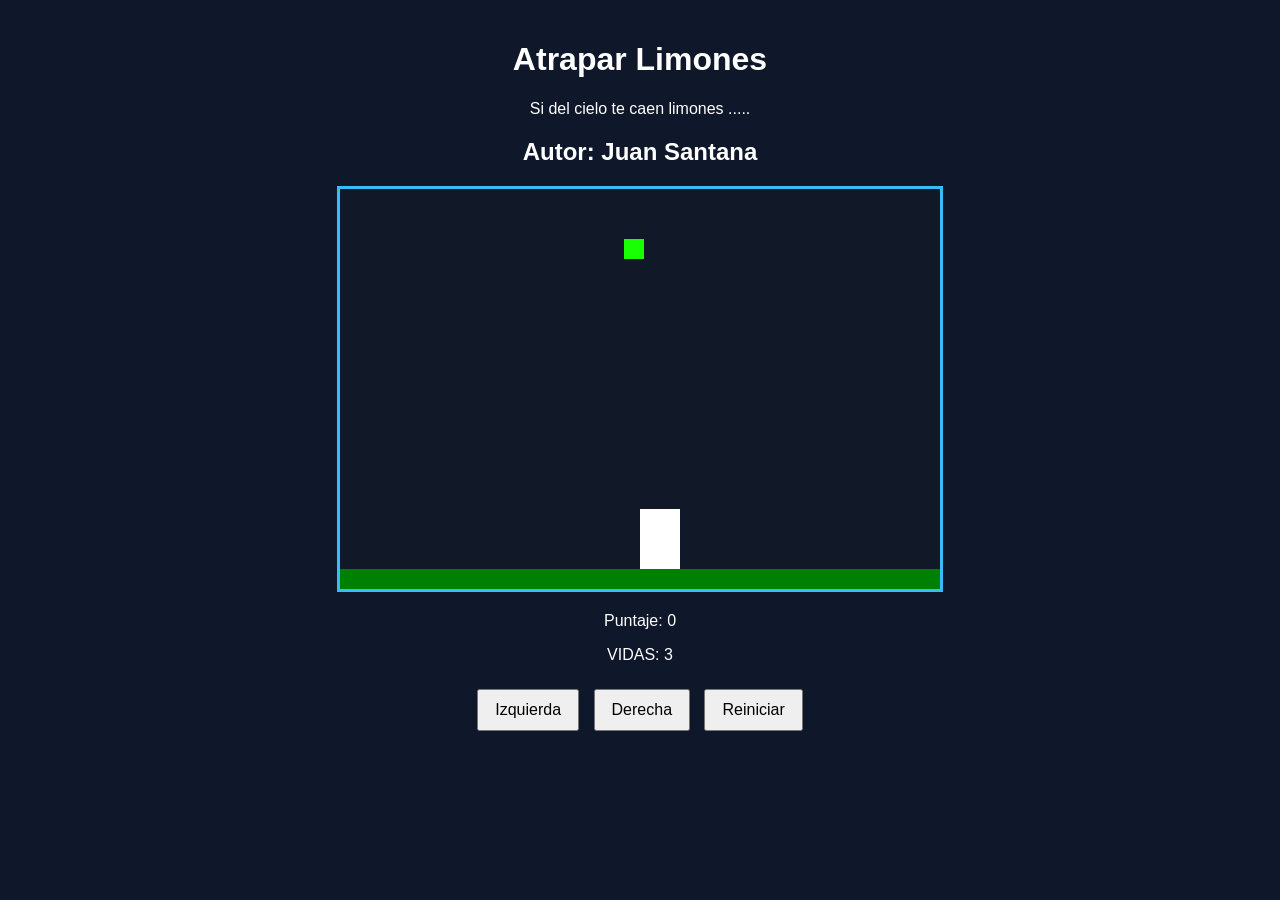
==== index.html @ dac8f052 "renombrando html principal" ====
<!DOCTYPE html>
<html>
<head>
  <title>Caza Limones</title>
  <link rel="stylesheet" href="limones.css"/>
  <script src="utils.js"></script>
 
 
</head>
<body onload="iniciar()">
  <div class="contenedor">
    <h1>Atrapar Limones</h1>
    <p>Si del cielo te caen limones ..... </p>

    <h2>Autor: Juan Santana</h2>
    <canvas id = "areaJuego" width="600" height="400"></canvas>
    <div class="panel">
      <p>Puntaje: <span id="txtPuntaje">0</span></p>
      <p>VIDAS: <span id="txtVidas">3</span></p>
    </div>
    <div class="botones">
      <button onclick="moverIzquierda()">Izquierda</button>
      <button onclick="moverDerecha()">Derecha</button>
     

      <button onclick="reiniciar()">Reiniciar</button>
    </div>
  </div>
   <script src="limones.js"></script>
   
</body>
</html>
---- limones.css ----
body {
  font-family: Arial, sans-serif;
  background-color: #0f172a;
  color: white;
  text-align: center;
  margin: 0;
  padding: 20px;
}

.contenedor {
  max-width: 800px;
  margin: 0 auto;
}

canvas {
  background-color: #111827;
  border: 3px solid #38bdf8;
  display: block;
  margin: 20px auto;
}

.panel {
  margin: 20px 0;
}

.botones button {
  margin: 5px;
  padding: 10px 16px;
  font-size: 16px;
  cursor: pointer;
}
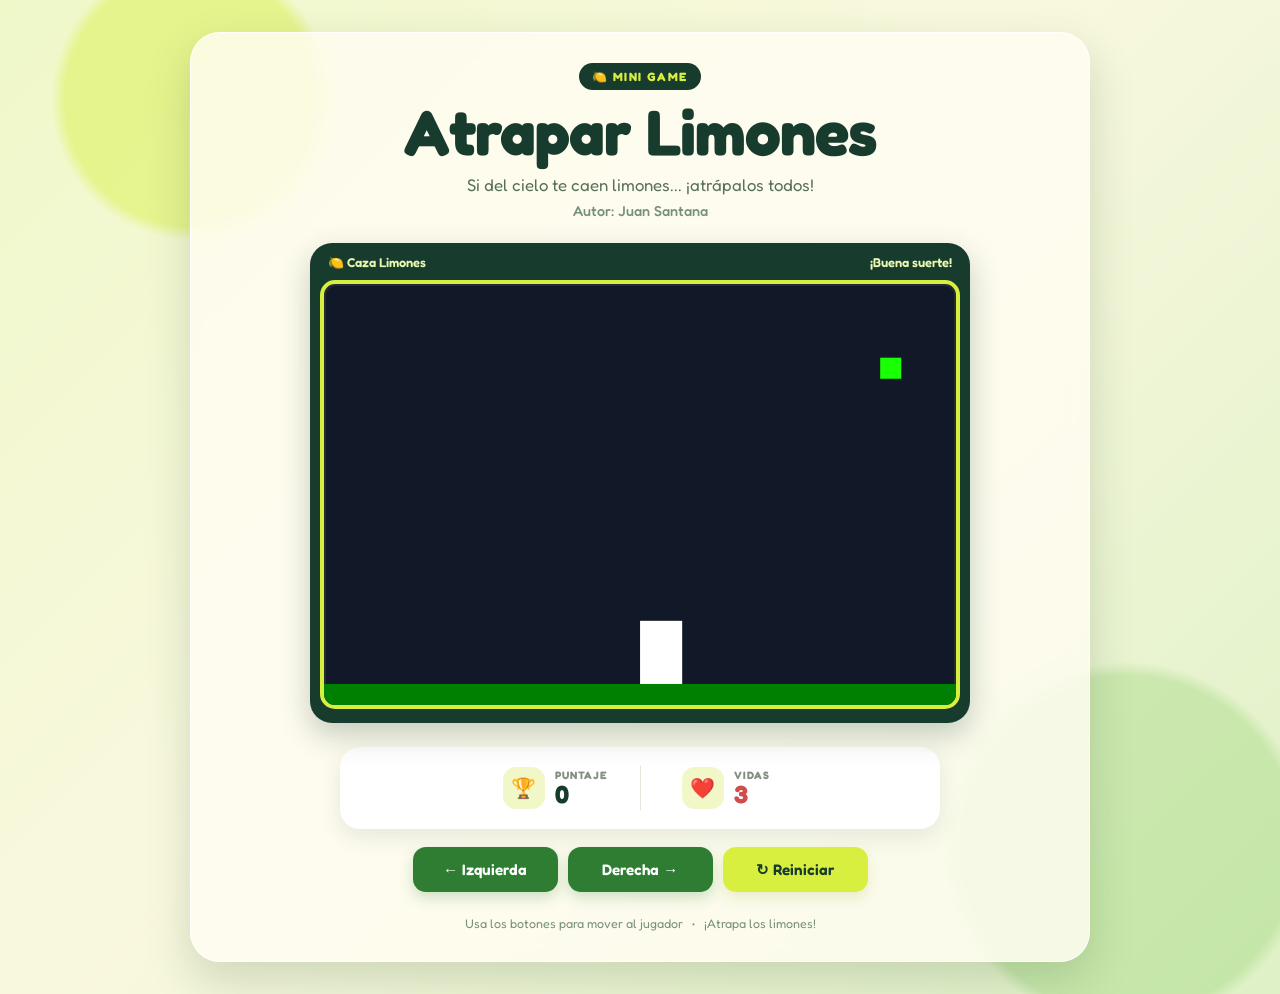
==== commit 9e70c120: "mejoras visuales con chatgpt" ====
--- a/index.html
+++ b/index.html
@@ -1,32 +1,121 @@
 <!DOCTYPE html>
-<html>
+<html lang="es">
 <head>
+  <meta charset="UTF-8">
+  <meta name="viewport" content="width=device-width, initial-scale=1.0">
   <title>Caza Limones</title>
-  <link rel="stylesheet" href="limones.css"/>
+  <link rel="stylesheet" href="limones.css">
   <script src="utils.js"></script>
- 
- 
 </head>
+
 <body onload="iniciar()">
-  <div class="contenedor">
-    <h1>Atrapar Limones</h1>
-    <p>Si del cielo te caen limones ..... </p>
 
-    <h2>Autor: Juan Santana</h2>
-    <canvas id = "areaJuego" width="600" height="400"></canvas>
-    <div class="panel">
-      <p>Puntaje: <span id="txtPuntaje">0</span></p>
-      <p>VIDAS: <span id="txtVidas">3</span></p>
-    </div>
-    <div class="botones">
-      <button onclick="moverIzquierda()">Izquierda</button>
-      <button onclick="moverDerecha()">Derecha</button>
-     
+  <main class="contenedor">
 
-      <button onclick="reiniciar()">Reiniciar</button>
-    </div>
-  </div>
-   <script src="limones.js"></script>
-   
+    <header class="encabezado">
+      <div class="etiqueta">🍋 MINI GAME</div>
+
+      <h1>Atrapar Limones</h1>
+
+      <p>
+        Si del cielo te caen limones... ¡atrápalos todos!
+      </p>
+
+      <h2>Autor: Juan Santana</h2>
+    </header>
+
+
+    <section class="zona-juego" aria-label="Zona de juego">
+
+      <div class="marco-canvas">
+
+        <div class="barra-superior">
+          <span>🍋 Caza Limones</span>
+          <span>¡Buena suerte!</span>
+        </div>
+
+        <canvas id="areaJuego" width="600" height="400"></canvas>
+
+      </div>
+
+    </section>
+
+
+    <section class="panel" aria-label="Marcadores del juego">
+
+      <div class="marcador">
+
+        <span class="icono">🏆</span>
+
+        <div>
+          <span class="etiqueta-marcador">
+            PUNTAJE
+          </span>
+
+          <strong id="txtPuntaje">0</strong>
+        </div>
+
+      </div>
+
+
+      <div class="separador"></div>
+
+
+      <div class="marcador vidas">
+
+        <span class="icono">❤️</span>
+
+        <div>
+          <span class="etiqueta-marcador">
+            VIDAS
+          </span>
+
+          <strong id="txtVidas">3</strong>
+        </div>
+
+      </div>
+
+    </section>
+
+
+    <section class="botones" aria-label="Controles">
+
+      <button
+        class="boton boton-movimiento"
+        onclick="moverIzquierda()"
+        type="button">
+        <span>←</span> Izquierda
+      </button>
+
+
+      <button
+        class="boton boton-movimiento"
+        onclick="moverDerecha()"
+        type="button">
+        Derecha <span>→</span>
+      </button>
+
+
+      <button
+        class="boton boton-reiniciar"
+        onclick="reiniciar()"
+        type="button">
+        ↻ Reiniciar
+      </button>
+
+    </section>
+
+
+    <footer>
+      <span>Usa los botones para mover al jugador</span>
+      <span>•</span>
+      <span>¡Atrapa los limones!</span>
+    </footer>
+
+  </main>
+
+
+  <script src="limones.js"></script>
+
 </body>
 </html>
--- a/limones.css
+++ b/limones.css
@@ -1,31 +1,460 @@
+@import url('https://fonts.googleapis.com/css2?family=Fredoka:wght@400;500;600;700&display=swap');
+
+
+:root {
+  --verde-oscuro: #173b2d;
+  --verde: #2f7d32;
+  --verde-claro: #73c64a;
+
+  --limon: #d9ef3f;
+  --limon-suave: #f4f9b0;
+
+  --crema: #fffdf2;
+  --texto: #1c2a20;
+
+  --sombra: 0 18px 45px rgba(34, 70, 35, 0.18);
+}
+
+
+* {
+  box-sizing: border-box;
+}
+
+
 body {
-  font-family: Arial, sans-serif;
-  background-color: #0f172a;
-  color: white;
+  min-height: 100vh;
+
+  margin: 0;
+  padding: 32px 16px;
+
+  font-family: 'Fredoka', Arial, sans-serif;
+
+  color: var(--texto);
+
   text-align: center;
+
+  background:
+    radial-gradient(
+      circle at 15% 10%,
+      rgba(217, 239, 63, 0.45) 0 9%,
+      transparent 10%
+    ),
+
+    radial-gradient(
+      circle at 88% 85%,
+      rgba(115, 198, 74, 0.25) 0 12%,
+      transparent 13%
+    ),
+
+    linear-gradient(
+      135deg,
+      #eff8c9 0%,
+      #f9f8df 45%,
+      #dff1c7 100%
+    );
+}
+
+
+.contenedor {
+  width: min(900px, 100%);
+
+  margin: 0 auto;
+  padding: 30px;
+
+  border: 1px solid rgba(255, 255, 255, 0.9);
+
+  border-radius: 30px;
+
+  background: rgba(255, 253, 242, 0.82);
+
+  box-shadow: var(--sombra);
+
+  backdrop-filter: blur(10px);
+}
+
+
+/* =========================
+   ENCABEZADO
+========================= */
+
+.encabezado {
+  margin-bottom: 24px;
+}
+
+
+.etiqueta {
+  display: inline-block;
+
+  padding: 6px 13px;
+
+  border-radius: 999px;
+
+  background: var(--verde-oscuro);
+
+  color: var(--limon);
+
+  font-size: 12px;
+
+  font-weight: 700;
+
+  letter-spacing: 1.4px;
+}
+
+
+h1 {
+  margin: 12px 0 5px;
+
+  color: var(--verde-oscuro);
+
+  font-size: clamp(2.2rem, 6vw, 4rem);
+
+  line-height: 0.95;
+
+  font-weight: 700;
+
+  letter-spacing: -1px;
+}
+
+
+.encabezado p {
+  margin: 12px auto 7px;
+
+  color: #58705b;
+
+  font-size: 1.05rem;
+}
+
+
+h2 {
   margin: 0;
-  padding: 20px;
-}
-
-.contenedor {
-  max-width: 800px;
-  margin: 0 auto;
-}
+
+  color: #789079;
+
+  font-size: 0.9rem;
+
+  font-weight: 500;
+}
+
+
+/* =========================
+   ZONA DEL JUEGO
+========================= */
+
+.zona-juego {
+  display: flex;
+
+  justify-content: center;
+}
+
+
+.marco-canvas {
+  width: min(100%, 660px);
+
+  padding: 10px 10px 14px;
+
+  border-radius: 22px;
+
+  background: var(--verde-oscuro);
+
+  box-shadow:
+    0 12px 30px rgba(23, 59, 45, 0.25);
+}
+
+
+.barra-superior {
+  display: flex;
+
+  justify-content: space-between;
+
+  align-items: center;
+
+  padding: 2px 8px 10px;
+
+  color: #eaf7b0;
+
+  font-size: 0.8rem;
+
+  font-weight: 600;
+}
+
 
 canvas {
+  display: block;
+
+  width: 100%;
+  height: auto;
+
+  border: 4px solid var(--limon);
+
+  border-radius: 15px;
+
   background-color: #111827;
-  border: 3px solid #38bdf8;
-  display: block;
-  margin: 20px auto;
-}
+
+  box-shadow:
+    inset 0 0 0 2px rgba(255, 255, 255, 0.08);
+}
+
+
+/* =========================
+   PANEL DE INFORMACIÓN
+========================= */
 
 .panel {
-  margin: 20px 0;
-}
-
-.botones button {
-  margin: 5px;
-  padding: 10px 16px;
-  font-size: 16px;
+  display: flex;
+
+  justify-content: center;
+
+  align-items: stretch;
+
+  width: min(600px, 100%);
+
+  margin: 24px auto 18px;
+
+  padding: 12px;
+
+  border-radius: 20px;
+
+  background: #ffffff;
+
+  box-shadow:
+    0 8px 22px rgba(23, 59, 45, 0.10);
+}
+
+
+.marcador {
+  display: flex;
+
+  align-items: center;
+
+  justify-content: center;
+
+  gap: 10px;
+
+  min-width: 170px;
+
+  padding: 8px 20px;
+}
+
+
+.icono {
+  display: grid;
+
+  width: 42px;
+  height: 42px;
+
+  place-items: center;
+
+  border-radius: 13px;
+
+  background: #f1f7c7;
+
+  font-size: 1.25rem;
+}
+
+
+.marcador div {
+  display: flex;
+
+  flex-direction: column;
+
+  align-items: flex-start;
+}
+
+
+.etiqueta-marcador {
+  color: #829181;
+
+  font-size: 0.67rem;
+
+  font-weight: 700;
+
+  letter-spacing: 1px;
+}
+
+
+.marcador strong {
+  color: var(--verde-oscuro);
+
+  font-size: 1.55rem;
+
+  line-height: 1;
+}
+
+
+.vidas strong {
+  color: #d04d4d;
+}
+
+
+.separador {
+  width: 1px;
+
+  margin: 7px 0;
+
+  background: #e1e8d9;
+}
+
+
+/* =========================
+   BOTONES
+========================= */
+
+.botones {
+  display: flex;
+
+  flex-wrap: wrap;
+
+  justify-content: center;
+
+  gap: 10px;
+}
+
+
+.boton {
+  min-width: 145px;
+
+  padding: 13px 19px;
+
+  border: 0;
+
+  border-radius: 13px;
+
+  font: inherit;
+
+  font-size: 0.95rem;
+
+  font-weight: 600;
+
   cursor: pointer;
+
+  transition:
+    transform 0.18s ease,
+    box-shadow 0.18s ease,
+    filter 0.18s ease;
+}
+
+
+.boton:hover {
+  transform: translateY(-2px);
+
+  filter: brightness(1.03);
+}
+
+
+.boton:active {
+  transform: translateY(1px);
+}
+
+
+.boton-movimiento {
+  color: #ffffff;
+
+  background: var(--verde);
+
+  box-shadow:
+    0 6px 14px rgba(47, 125, 50, 0.22);
+}
+
+
+.boton-reiniciar {
+  color: var(--verde-oscuro);
+
+  background: var(--limon);
+
+  box-shadow:
+    0 6px 14px rgba(150, 165, 30, 0.18);
+}
+
+
+.boton:focus-visible {
+  outline: 3px solid #82aaff;
+
+  outline-offset: 3px;
+}
+
+
+/* =========================
+   PIE DE PÁGINA
+========================= */
+
+footer {
+  display: flex;
+
+  justify-content: center;
+
+  gap: 9px;
+
+  margin-top: 24px;
+
+  color: #789079;
+
+  font-size: 0.78rem;
+}
+
+
+/* =========================
+   RESPONSIVE
+========================= */
+
+@media (max-width: 620px) {
+
+  body {
+    padding: 15px 10px;
+  }
+
+
+  .contenedor {
+    padding: 20px 14px;
+
+    border-radius: 22px;
+  }
+
+
+  .marco-canvas {
+    padding: 7px 7px 10px;
+
+    border-radius: 17px;
+  }
+
+
+  .barra-superior {
+    font-size: 0.7rem;
+  }
+
+
+  .panel {
+    padding: 8px;
+  }
+
+
+  .marcador {
+    min-width: 0;
+
+    width: 50%;
+
+    padding: 7px 8px;
+  }
+
+
+  .icono {
+    width: 36px;
+
+    height: 36px;
+  }
+
+
+  .separador {
+    margin: 6px 0;
+  }
+
+
+  .boton {
+    flex: 1 1 135px;
+  }
+
+
+  footer {
+    flex-wrap: wrap;
+  }
+
 }
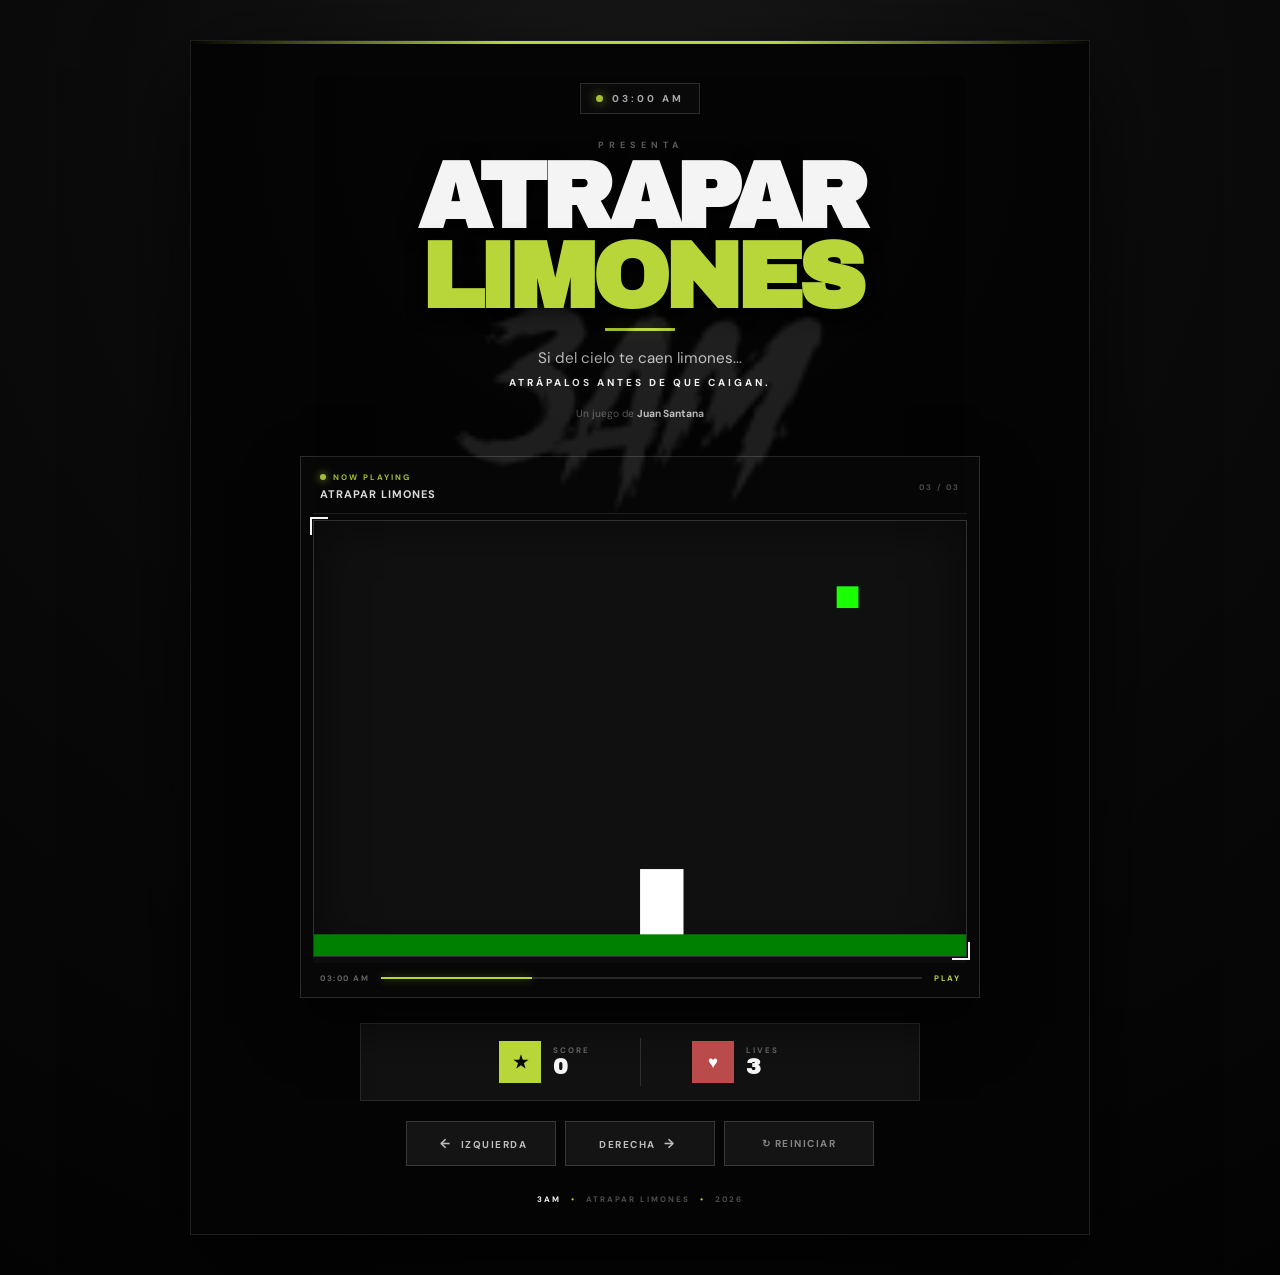
==== commit b61c7e48: "rediseño con logo" ====
--- a/index.html
+++ b/index.html
@@ -1,121 +1,461 @@
 <!DOCTYPE html>
 <html lang="es">
+
 <head>
-  <meta charset="UTF-8">
-  <meta name="viewport" content="width=device-width, initial-scale=1.0">
-  <title>Caza Limones</title>
-  <link rel="stylesheet" href="limones.css">
-  <script src="utils.js"></script>
+
+    <meta charset="UTF-8">
+
+    <meta
+        name="viewport"
+        content="width=device-width, initial-scale=1.0"
+    >
+
+    <title>3AM — Atrapar Limones</title>
+
+    <!-- CSS EXTERNO -->
+    <link
+        rel="stylesheet"
+        href="limones.css"
+    >
+
+    <!-- Utilidades originales -->
+    <script src="utils.js"></script>
+
 </head>
 
+
 <body onload="iniciar()">
 
-  <main class="contenedor">
-
-    <header class="encabezado">
-      <div class="etiqueta">🍋 MINI GAME</div>
-
-      <h1>Atrapar Limones</h1>
-
-      <p>
-        Si del cielo te caen limones... ¡atrápalos todos!
-      </p>
-
-      <h2>Autor: Juan Santana</h2>
-    </header>
-
-
-    <section class="zona-juego" aria-label="Zona de juego">
-
-      <div class="marco-canvas">
-
-        <div class="barra-superior">
-          <span>🍋 Caza Limones</span>
-          <span>¡Buena suerte!</span>
-        </div>
-
-        <canvas id="areaJuego" width="600" height="400"></canvas>
-
-      </div>
-
-    </section>
-
-
-    <section class="panel" aria-label="Marcadores del juego">
-
-      <div class="marcador">
-
-        <span class="icono">🏆</span>
-
-        <div>
-          <span class="etiqueta-marcador">
-            PUNTAJE
-          </span>
-
-          <strong id="txtPuntaje">0</strong>
-        </div>
-
-      </div>
-
-
-      <div class="separador"></div>
-
-
-      <div class="marcador vidas">
-
-        <span class="icono">❤️</span>
-
-        <div>
-          <span class="etiqueta-marcador">
-            VIDAS
-          </span>
-
-          <strong id="txtVidas">3</strong>
-        </div>
-
-      </div>
-
-    </section>
-
-
-    <section class="botones" aria-label="Controles">
-
-      <button
-        class="boton boton-movimiento"
-        onclick="moverIzquierda()"
-        type="button">
-        <span>←</span> Izquierda
-      </button>
-
-
-      <button
-        class="boton boton-movimiento"
-        onclick="moverDerecha()"
-        type="button">
-        Derecha <span>→</span>
-      </button>
-
-
-      <button
-        class="boton boton-reiniciar"
-        onclick="reiniciar()"
-        type="button">
-        ↻ Reiniciar
-      </button>
-
-    </section>
-
-
-    <footer>
-      <span>Usa los botones para mover al jugador</span>
-      <span>•</span>
-      <span>¡Atrapa los limones!</span>
-    </footer>
-
-  </main>
-
-
-  <script src="limones.js"></script>
+
+    <!-- =================================================
+         CONTENEDOR PRINCIPAL
+    ================================================== -->
+
+    <main class="contenedor">
+
+
+        <!-- =================================================
+             ENCABEZADO
+        ================================================== -->
+
+        <header class="encabezado">
+
+
+            <!-- Identidad musical -->
+
+            <div class="identidad">
+
+                <span class="punto"></span>
+
+                <span>03:00 AM</span>
+
+            </div>
+
+
+            <!-- Pequeño texto superior -->
+
+            <p class="mini-titulo">
+
+                PRESENTA
+
+            </p>
+
+
+            <!-- =================================================
+                 TÍTULO + LOGO 3AM
+            ================================================== -->
+
+            <div class="titulo-con-logo">
+
+
+                <!-- Logo utilizado como marca de agua -->
+
+                <div class="logo-titulo"></div>
+
+
+                <!-- Título original -->
+
+                <h1>
+
+                    ATRAPAR
+
+                    <span>LIMONES</span>
+
+                </h1>
+
+
+            </div>
+
+
+            <!-- Separador -->
+
+            <div class="separador-titulo"></div>
+
+
+            <!-- Descripción -->
+
+            <p class="descripcion">
+
+                Si del cielo te caen limones...
+
+            </p>
+
+
+            <p class="frase">
+
+                ATRÁPALOS ANTES DE QUE CAIGAN.
+
+            </p>
+
+
+            <!-- Autor -->
+
+            <p class="autor">
+
+                Un juego de
+
+                <strong>Juan Santana</strong>
+
+            </p>
+
+
+        </header>
+
+
+
+        <!-- =================================================
+             SECCIÓN DEL JUEGO
+        ================================================== -->
+
+        <section class="seccion-juego">
+
+
+            <div class="player">
+
+
+                <!-- =================================================
+                     CABECERA DEL JUEGO
+                ================================================== -->
+
+                <div class="player-header">
+
+
+                    <div class="track-info">
+
+
+                        <div class="estado">
+
+                            <span class="punto-reproduccion"></span>
+
+                            <span>NOW PLAYING</span>
+
+                        </div>
+
+
+                        <strong>
+
+                            ATRAPAR LIMONES
+
+                        </strong>
+
+
+                    </div>
+
+
+                    <span class="track-numero">
+
+                        03 / 03
+
+                    </span>
+
+
+                </div>
+
+
+
+                <!-- =================================================
+                     ÁREA DEL JUEGO
+                ================================================== -->
+
+                <div class="canvas-wrapper">
+
+
+                    <!-- Esquina decorativa -->
+
+                    <div class="esquina esquina-superior"></div>
+
+                    <div class="esquina esquina-inferior"></div>
+
+
+                    <!-- IMPORTANTE:
+                         NO CAMBIAR ESTE ID -->
+
+                    <canvas
+                        id="areaJuego"
+                        width="600"
+                        height="400">
+                    </canvas>
+
+
+                </div>
+
+
+
+                <!-- =================================================
+                     BARRA INFERIOR
+                ================================================== -->
+
+                <div class="player-footer">
+
+
+                    <span>
+
+                        03:00 AM
+
+                    </span>
+
+
+                    <div class="barra-progreso">
+
+                        <span></span>
+
+                    </div>
+
+
+                    <span>
+
+                        PLAY
+
+                    </span>
+
+
+                </div>
+
+
+            </div>
+
+
+        </section>
+
+
+
+        <!-- =================================================
+             MARCADORES
+        ================================================== -->
+
+        <section class="panel">
+
+
+            <!-- PUNTAJE -->
+
+            <div class="estadistica">
+
+
+                <div class="icono icono-score">
+
+                    ★
+
+                </div>
+
+
+                <div class="informacion">
+
+
+                    <span>
+
+                        SCORE
+
+                    </span>
+
+
+                    <!-- IMPORTANTE:
+                         NO CAMBIAR ESTE ID -->
+
+                    <strong id="txtPuntaje">
+
+                        0
+
+                    </strong>
+
+
+                </div>
+
+
+            </div>
+
+
+
+            <div class="separador-panel"></div>
+
+
+
+            <!-- VIDAS -->
+
+            <div class="estadistica">
+
+
+                <div class="icono icono-vidas">
+
+                    ♥
+
+                </div>
+
+
+                <div class="informacion">
+
+
+                    <span>
+
+                        LIVES
+
+                    </span>
+
+
+                    <!-- IMPORTANTE:
+                         NO CAMBIAR ESTE ID -->
+
+                    <strong id="txtVidas">
+
+                        3
+
+                    </strong>
+
+
+                </div>
+
+
+            </div>
+
+
+        </section>
+
+
+
+        <!-- =================================================
+             CONTROLES
+        ================================================== -->
+
+        <section class="botones">
+
+
+            <!-- IMPORTANTE:
+                 MANTENER LA FUNCIÓN ORIGINAL -->
+
+            <button
+                class="boton"
+                type="button"
+                onclick="moverIzquierda()"
+            >
+
+                <span class="flecha">
+
+                    ←
+
+                </span>
+
+                IZQUIERDA
+
+            </button>
+
+
+
+            <!-- IMPORTANTE:
+                 MANTENER LA FUNCIÓN ORIGINAL -->
+
+            <button
+                class="boton"
+                type="button"
+                onclick="moverDerecha()"
+            >
+
+                DERECHA
+
+                <span class="flecha">
+
+                    →
+
+                </span>
+
+            </button>
+
+
+
+            <!-- IMPORTANTE:
+                 MANTENER LA FUNCIÓN ORIGINAL -->
+
+            <button
+                class="boton boton-reiniciar"
+                type="button"
+                onclick="reiniciar()"
+            >
+
+                ↻
+
+                REINICIAR
+
+            </button>
+
+
+        </section>
+
+
+
+        <!-- =================================================
+             FOOTER
+        ================================================== -->
+
+        <footer>
+
+
+            <span>
+
+                3AM
+
+            </span>
+
+
+            <span class="punto-footer">
+
+                •
+
+            </span>
+
+
+            <span>
+
+                ATRAPAR LIMONES
+
+            </span>
+
+
+            <span class="punto-footer">
+
+                •
+
+            </span>
+
+
+            <span>
+
+                2026
+
+            </span>
+
+
+        </footer>
+
+
+    </main>
+
+
+
+    <!-- =================================================
+         JAVASCRIPT ORIGINAL DEL JUEGO
+    ================================================== -->
+
+    <script src="limones.js"></script>
+
 
 </body>
+
 </html>
--- a/limones.css
+++ b/limones.css
@@ -1,460 +1,1361 @@
-@import url('https://fonts.googleapis.com/css2?family=Fredoka:wght@400;500;600;700&display=swap');
-
+@import url(
+    'https://fonts.googleapis.com/css2?family=Archivo+Black&family=DM+Sans:wght@400;500;600;700&display=swap'
+);
+
+
+/* =========================================================
+   VARIABLES
+========================================================= */
 
 :root {
-  --verde-oscuro: #173b2d;
-  --verde: #2f7d32;
-  --verde-claro: #73c64a;
-
-  --limon: #d9ef3f;
-  --limon-suave: #f4f9b0;
-
-  --crema: #fffdf2;
-  --texto: #1c2a20;
-
-  --sombra: 0 18px 45px rgba(34, 70, 35, 0.18);
-}
-
+
+    --negro: #050505;
+
+    --negro-2: #0a0a0a;
+
+    --negro-3: #111111;
+
+    --blanco: #f4f4f4;
+
+    --gris: #777777;
+
+    --gris-claro: #bdbdbd;
+
+    --verde: #b8d63a;
+
+    --verde-oscuro: #71851e;
+
+    --rojo: #b94b4b;
+
+    --borde: #292929;
+
+}
+
+
+/* =========================================================
+   RESET
+========================================================= */
 
 * {
-  box-sizing: border-box;
+
+    box-sizing: border-box;
+
+}
+
+
+html {
+
+    min-height: 100%;
+
 }
 
 
 body {
-  min-height: 100vh;
-
-  margin: 0;
-  padding: 32px 16px;
-
-  font-family: 'Fredoka', Arial, sans-serif;
-
-  color: var(--texto);
-
-  text-align: center;
-
-  background:
-    radial-gradient(
-      circle at 15% 10%,
-      rgba(217, 239, 63, 0.45) 0 9%,
-      transparent 10%
-    ),
-
-    radial-gradient(
-      circle at 88% 85%,
-      rgba(115, 198, 74, 0.25) 0 12%,
-      transparent 13%
-    ),
-
-    linear-gradient(
-      135deg,
-      #eff8c9 0%,
-      #f9f8df 45%,
-      #dff1c7 100%
-    );
-}
-
+
+    min-height: 100vh;
+
+    margin: 0;
+
+    padding: 40px 15px;
+
+
+    font-family:
+        'DM Sans',
+        Arial,
+        sans-serif;
+
+
+    color: var(--blanco);
+
+
+    background:
+
+        radial-gradient(
+            circle at 50% 10%,
+            #1a1a1a 0%,
+            #0b0b0b 40%,
+            #030303 100%
+        );
+
+
+    overflow-x: hidden;
+
+}
+
+
+/* =========================================================
+   TEXTURA GENERAL
+========================================================= */
+
+body::before {
+
+    content: "";
+
+    position: fixed;
+
+    inset: 0;
+
+    pointer-events: none;
+
+    z-index: 0;
+
+
+    opacity: 0.18;
+
+
+    background:
+
+        repeating-linear-gradient(
+            0deg,
+            transparent 0px,
+            transparent 3px,
+            rgba(255, 255, 255, 0.015) 4px
+        );
+
+}
+
+
+/* =========================================================
+   CONTENEDOR PRINCIPAL
+========================================================= */
 
 .contenedor {
-  width: min(900px, 100%);
-
-  margin: 0 auto;
-  padding: 30px;
-
-  border: 1px solid rgba(255, 255, 255, 0.9);
-
-  border-radius: 30px;
-
-  background: rgba(255, 253, 242, 0.82);
-
-  box-shadow: var(--sombra);
-
-  backdrop-filter: blur(10px);
-}
-
-
-/* =========================
+
+    position: relative;
+
+    z-index: 2;
+
+
+    width: min(900px, 100%);
+
+    margin: 0 auto;
+
+    padding: 42px 40px 30px;
+
+
+    background:
+
+        rgba(5, 5, 5, 0.94);
+
+
+    border:
+
+        1px solid
+        rgba(255, 255, 255, 0.10);
+
+
+    box-shadow:
+
+        0 30px 90px
+        rgba(0, 0, 0, 0.75);
+
+}
+
+
+/* =========================================================
+   LÍNEA SUPERIOR
+========================================================= */
+
+.contenedor::before {
+
+    content: "";
+
+    position: absolute;
+
+    top: 0;
+
+    left: 0;
+
+    width: 100%;
+
+    height: 3px;
+
+
+    background:
+
+        linear-gradient(
+            90deg,
+            transparent 0%,
+            var(--verde) 35%,
+            var(--verde) 65%,
+            transparent 100%
+        );
+
+}
+
+
+/* =========================================================
    ENCABEZADO
-========================= */
+========================================================= */
 
 .encabezado {
-  margin-bottom: 24px;
-}
-
-
-.etiqueta {
-  display: inline-block;
-
-  padding: 6px 13px;
-
-  border-radius: 999px;
-
-  background: var(--verde-oscuro);
-
-  color: var(--limon);
-
-  font-size: 12px;
-
-  font-weight: 700;
-
-  letter-spacing: 1.4px;
-}
-
-
-h1 {
-  margin: 12px 0 5px;
-
-  color: var(--verde-oscuro);
-
-  font-size: clamp(2.2rem, 6vw, 4rem);
-
-  line-height: 0.95;
-
-  font-weight: 700;
-
-  letter-spacing: -1px;
-}
-
-
-.encabezado p {
-  margin: 12px auto 7px;
-
-  color: #58705b;
-
-  font-size: 1.05rem;
-}
-
-
-h2 {
-  margin: 0;
-
-  color: #789079;
-
-  font-size: 0.9rem;
-
-  font-weight: 500;
-}
-
-
-/* =========================
-   ZONA DEL JUEGO
-========================= */
-
-.zona-juego {
-  display: flex;
-
-  justify-content: center;
-}
-
-
-.marco-canvas {
-  width: min(100%, 660px);
-
-  padding: 10px 10px 14px;
-
-  border-radius: 22px;
-
-  background: var(--verde-oscuro);
-
-  box-shadow:
-    0 12px 30px rgba(23, 59, 45, 0.25);
-}
-
-
-.barra-superior {
-  display: flex;
-
-  justify-content: space-between;
-
-  align-items: center;
-
-  padding: 2px 8px 10px;
-
-  color: #eaf7b0;
-
-  font-size: 0.8rem;
-
-  font-weight: 600;
+
+    margin-bottom: 36px;
+
+    text-align: center;
+
+}
+
+
+/* =========================================================
+   IDENTIDAD 03:00 AM
+========================================================= */
+
+.identidad {
+
+    display: inline-flex;
+
+    align-items: center;
+
+    gap: 9px;
+
+
+    padding: 8px 15px;
+
+
+    background:
+
+        rgba(255, 255, 255, 0.025);
+
+
+    border:
+
+        1px solid
+        rgba(255, 255, 255, 0.16);
+
+
+    color: var(--gris-claro);
+
+
+    font-size: 10px;
+
+    font-weight: 700;
+
+    letter-spacing: 3px;
+
+}
+
+
+.punto {
+
+    width: 7px;
+
+    height: 7px;
+
+    border-radius: 50%;
+
+
+    background: var(--verde);
+
+
+    box-shadow:
+
+        0 0 12px
+        rgba(184, 214, 58, 0.9);
+
+}
+
+
+/* =========================================================
+   TEXTO PRESENTA
+========================================================= */
+
+.mini-titulo {
+
+    margin:
+
+        25px
+        0
+        7px;
+
+
+    color: #666666;
+
+
+    font-size: 9px;
+
+    font-weight: 700;
+
+    letter-spacing: 5px;
+
+}
+
+
+/* =========================================================
+   CONTENEDOR DEL TÍTULO
+========================================================= */
+
+.titulo-con-logo {
+
+    position: relative;
+
+
+    display: flex;
+
+    justify-content: center;
+
+    align-items: center;
+
+
+    min-height: 160px;
+
+}
+
+
+/* =========================================================
+   LOGO 3AM DETRÁS DEL TÍTULO
+========================================================= */
+
+.logo-titulo {
+
+    position: absolute;
+
+
+    top: 50%;
+
+    left: 50%;
+
+
+    width: 650px;
+
+    height: 650px;
+
+
+    transform:
+
+        translate(
+            -50%,
+            -25%
+        );
+
+
+    background-image:
+
+        url("descarga.png");
+
+
+    background-repeat: no-repeat;
+
+    background-position: center;
+
+    background-size: contain;
+
+
+    opacity: 0.10;
+
+
+    filter:
+
+        grayscale(100%)
+        contrast(1.15);
+
+
+    pointer-events: none;
+
+
+    z-index: 0;
+
+}
+
+
+/* =========================================================
+   TÍTULO
+========================================================= */
+
+.titulo-con-logo h1 {
+
+    position: relative;
+
+    z-index: 1;
+
+
+    margin: 0;
+
+
+    font-family:
+
+        'Archivo Black',
+        Arial,
+        sans-serif;
+
+
+    font-size:
+
+        clamp(
+            3rem,
+            8vw,
+            5.8rem
+        );
+
+
+    line-height: 0.86;
+
+
+    letter-spacing: -5px;
+
+
+    color: var(--blanco);
+
+
+    text-shadow:
+
+        0 4px 20px
+        rgba(0, 0, 0, 0.7);
+
+}
+
+
+.titulo-con-logo h1 span {
+
+    display: block;
+
+
+    color: var(--verde);
+
+
+    letter-spacing: -5px;
+
+}
+
+
+/* =========================================================
+   SEPARADOR DEL TÍTULO
+========================================================= */
+
+.separador-titulo {
+
+    width: 70px;
+
+    height: 3px;
+
+
+    margin:
+
+        10px
+        auto
+        17px;
+
+
+    background: var(--verde);
+
+
+    box-shadow:
+
+        0 0 15px
+        rgba(184, 214, 58, 0.25);
+
+}
+
+
+/* =========================================================
+   DESCRIPCIÓN
+========================================================= */
+
+.descripcion {
+
+    margin:
+
+        0
+        0
+        8px;
+
+
+    color: var(--gris-claro);
+
+
+    font-size: 0.95rem;
+
+    font-weight: 400;
+
+}
+
+
+.frase {
+
+    margin: 0;
+
+
+    color: var(--blanco);
+
+
+    font-size: 0.63rem;
+
+    font-weight: 700;
+
+    letter-spacing: 3px;
+
+}
+
+
+.autor {
+
+    margin-top: 18px;
+
+
+    color: #5f5f5f;
+
+
+    font-size: 0.64rem;
+
+}
+
+
+.autor strong {
+
+    color: var(--gris-claro);
+
+}
+
+
+/* =========================================================
+   SECCIÓN DEL JUEGO
+========================================================= */
+
+.seccion-juego {
+
+    display: flex;
+
+    justify-content: center;
+
+}
+
+
+/* =========================================================
+   REPRODUCTOR
+========================================================= */
+
+.player {
+
+    width: min(680px, 100%);
+
+    padding: 12px;
+
+
+    background:
+
+        rgba(8, 8, 8, 0.98);
+
+
+    border:
+
+        1px solid
+        #2b2b2b;
+
+
+    box-shadow:
+
+        0 25px 50px
+        rgba(0, 0, 0, 0.55);
+
+}
+
+
+/* =========================================================
+   CABECERA DEL PLAYER
+========================================================= */
+
+.player-header {
+
+    display: flex;
+
+    justify-content: space-between;
+
+    align-items: center;
+
+
+    padding:
+
+        3px
+        7px
+        12px;
+
+
+    border-bottom:
+
+        1px solid
+        #202020;
+
+}
+
+
+.track-info {
+
+    display: flex;
+
+    flex-direction: column;
+
+    align-items: flex-start;
+
+    gap: 5px;
+
+}
+
+
+.estado {
+
+    display: flex;
+
+    align-items: center;
+
+    gap: 7px;
+
+
+    color: var(--verde);
+
+
+    font-size: 8px;
+
+    font-weight: 700;
+
+    letter-spacing: 2px;
+
+}
+
+
+.punto-reproduccion {
+
+    width: 6px;
+
+    height: 6px;
+
+    border-radius: 50%;
+
+
+    background: var(--verde);
+
+
+    box-shadow:
+
+        0 0 8px
+        var(--verde);
+
+
+    animation:
+
+        pulso
+        1.8s
+        infinite;
+
+}
+
+
+.track-info strong {
+
+    color: var(--blanco);
+
+
+    font-size: 11px;
+
+    letter-spacing: 1px;
+
+}
+
+
+.track-numero {
+
+    color: #555555;
+
+
+    font-size: 8px;
+
+    font-weight: 700;
+
+    letter-spacing: 2px;
+
+}
+
+
+/* =========================================================
+   ÁREA DEL CANVAS
+========================================================= */
+
+.canvas-wrapper {
+
+    position: relative;
+
+
+    padding: 6px 0;
+
+
+    background:
+
+        linear-gradient(
+            180deg,
+            #080808,
+            #0d0d0d
+        );
+
 }
 
 
 canvas {
-  display: block;
-
-  width: 100%;
-  height: auto;
-
-  border: 4px solid var(--limon);
-
-  border-radius: 15px;
-
-  background-color: #111827;
-
-  box-shadow:
-    inset 0 0 0 2px rgba(255, 255, 255, 0.08);
-}
-
-
-/* =========================
-   PANEL DE INFORMACIÓN
-========================= */
+
+    display: block;
+
+
+    width: 100%;
+
+    height: auto;
+
+
+    background-color: #101010;
+
+
+    border:
+
+        1px solid
+        #303030;
+
+
+    box-shadow:
+
+        inset
+        0 0 50px
+        rgba(0, 0, 0, 0.55);
+
+}
+
+
+/* =========================================================
+   ESQUINAS DEL CANVAS
+========================================================= */
+
+.esquina {
+
+    position: absolute;
+
+    z-index: 3;
+
+
+    width: 18px;
+
+    height: 18px;
+
+
+    border-color: var(--verde);
+
+}
+
+
+.esquina-superior {
+
+    top: 3px;
+
+    left: -3px;
+
+
+    border-top: 2px solid;
+
+    border-left: 2px solid;
+
+}
+
+
+.esquina-inferior {
+
+    right: -3px;
+
+    bottom: 3px;
+
+
+    border-right: 2px solid;
+
+    border-bottom: 2px solid;
+
+}
+
+
+/* =========================================================
+   FOOTER DEL PLAYER
+========================================================= */
+
+.player-footer {
+
+    display: flex;
+
+    align-items: center;
+
+    gap: 12px;
+
+
+    padding:
+
+        10px
+        7px
+        2px;
+
+
+    color: #666666;
+
+
+    font-size: 8px;
+
+    font-weight: 700;
+
+    letter-spacing: 1.5px;
+
+}
+
+
+.player-footer > span:last-child {
+
+    color: var(--verde);
+
+}
+
+
+.barra-progreso {
+
+    position: relative;
+
+
+    flex: 1;
+
+
+    height: 2px;
+
+
+    background: #292929;
+
+}
+
+
+.barra-progreso span {
+
+    display: block;
+
+
+    width: 28%;
+
+    height: 100%;
+
+
+    background: var(--verde);
+
+
+    box-shadow:
+
+        0 0 8px
+        rgba(184, 214, 58, 0.5);
+
+}
+
+
+/* =========================================================
+   PANEL DE PUNTAJE
+========================================================= */
 
 .panel {
-  display: flex;
-
-  justify-content: center;
-
-  align-items: stretch;
-
-  width: min(600px, 100%);
-
-  margin: 24px auto 18px;
-
-  padding: 12px;
-
-  border-radius: 20px;
-
-  background: #ffffff;
-
-  box-shadow:
-    0 8px 22px rgba(23, 59, 45, 0.10);
-}
-
-
-.marcador {
-  display: flex;
-
-  align-items: center;
-
-  justify-content: center;
-
-  gap: 10px;
-
-  min-width: 170px;
-
-  padding: 8px 20px;
+
+    display: flex;
+
+    align-items: stretch;
+
+    justify-content: center;
+
+
+    width: min(560px, 100%);
+
+
+    margin:
+
+        25px
+        auto
+        20px;
+
+
+    padding: 5px;
+
+
+    background:
+
+        rgba(18, 18, 18, 0.96);
+
+
+    border:
+
+        1px solid
+        #292929;
+
+}
+
+
+/* =========================================================
+   ESTADÍSTICAS
+========================================================= */
+
+.estadistica {
+
+    display: flex;
+
+    align-items: center;
+
+    justify-content: center;
+
+    gap: 12px;
+
+
+    min-width: 190px;
+
+
+    padding:
+
+        12px
+        22px;
+
 }
 
 
 .icono {
-  display: grid;
-
-  width: 42px;
-  height: 42px;
-
-  place-items: center;
-
-  border-radius: 13px;
-
-  background: #f1f7c7;
-
-  font-size: 1.25rem;
-}
-
-
-.marcador div {
-  display: flex;
-
-  flex-direction: column;
-
-  align-items: flex-start;
-}
-
-
-.etiqueta-marcador {
-  color: #829181;
-
-  font-size: 0.67rem;
-
-  font-weight: 700;
-
-  letter-spacing: 1px;
-}
-
-
-.marcador strong {
-  color: var(--verde-oscuro);
-
-  font-size: 1.55rem;
-
-  line-height: 1;
-}
-
-
-.vidas strong {
-  color: #d04d4d;
-}
-
-
-.separador {
-  width: 1px;
-
-  margin: 7px 0;
-
-  background: #e1e8d9;
-}
-
-
-/* =========================
+
+    display: grid;
+
+    place-items: center;
+
+
+    width: 42px;
+
+    height: 42px;
+
+
+    font-size: 17px;
+
+    font-weight: 900;
+
+}
+
+
+.icono-score {
+
+    color: #080808;
+
+    background: var(--verde);
+
+}
+
+
+.icono-vidas {
+
+    color: white;
+
+    background: var(--rojo);
+
+}
+
+
+.informacion {
+
+    display: flex;
+
+    flex-direction: column;
+
+    align-items: flex-start;
+
+}
+
+
+.informacion span {
+
+    color: #626262;
+
+
+    font-size: 8px;
+
+    font-weight: 700;
+
+    letter-spacing: 2px;
+
+}
+
+
+.informacion strong {
+
+    color: var(--blanco);
+
+
+    font-family:
+
+        'Archivo Black',
+        Arial,
+        sans-serif;
+
+
+    font-size: 22px;
+
+    line-height: 1.1;
+
+}
+
+
+.separador-panel {
+
+    width: 1px;
+
+    margin: 9px 0;
+
+
+    background: #303030;
+
+}
+
+
+/* =========================================================
    BOTONES
-========================= */
+========================================================= */
 
 .botones {
-  display: flex;
-
-  flex-wrap: wrap;
-
-  justify-content: center;
-
-  gap: 10px;
+
+    display: flex;
+
+    flex-wrap: wrap;
+
+    justify-content: center;
+
+    gap: 9px;
+
 }
 
 
 .boton {
-  min-width: 145px;
-
-  padding: 13px 19px;
-
-  border: 0;
-
-  border-radius: 13px;
-
-  font: inherit;
-
-  font-size: 0.95rem;
-
-  font-weight: 600;
-
-  cursor: pointer;
-
-  transition:
-    transform 0.18s ease,
-    box-shadow 0.18s ease,
-    filter 0.18s ease;
+
+    min-width: 150px;
+
+
+    padding:
+
+        13px
+        19px;
+
+
+    border:
+
+        1px solid
+        #383838;
+
+
+    background: #141414;
+
+
+    color: var(--gris-claro);
+
+
+    font-family:
+
+        'DM Sans',
+        Arial,
+        sans-serif;
+
+
+    font-size: 10px;
+
+    font-weight: 700;
+
+    letter-spacing: 1.5px;
+
+
+    cursor: pointer;
+
+
+    transition:
+
+        transform 0.2s ease,
+        background 0.2s ease,
+        color 0.2s ease,
+        border-color 0.2s ease,
+        box-shadow 0.2s ease;
+
 }
 
 
 .boton:hover {
-  transform: translateY(-2px);
-
-  filter: brightness(1.03);
+
+    transform: translateY(-3px);
+
+
+    color: #080808;
+
+
+    background: var(--verde);
+
+
+    border-color: var(--verde);
+
+
+    box-shadow:
+
+        0 8px 22px
+        rgba(184, 214, 58, 0.20);
+
 }
 
 
 .boton:active {
-  transform: translateY(1px);
-}
-
-
-.boton-movimiento {
-  color: #ffffff;
-
-  background: var(--verde);
-
-  box-shadow:
-    0 6px 14px rgba(47, 125, 50, 0.22);
-}
-
+
+    transform: translateY(0);
+
+}
+
+
+.flecha {
+
+    margin: 0 5px;
+
+    font-size: 13px;
+
+}
+
+
+/* =========================================================
+   BOTÓN REINICIAR
+========================================================= */
 
 .boton-reiniciar {
-  color: var(--verde-oscuro);
-
-  background: var(--limon);
-
-  box-shadow:
-    0 6px 14px rgba(150, 165, 30, 0.18);
-}
-
-
-.boton:focus-visible {
-  outline: 3px solid #82aaff;
-
-  outline-offset: 3px;
-}
-
-
-/* =========================
-   PIE DE PÁGINA
-========================= */
+
+    color: #858585;
+
+}
+
+
+.boton-reiniciar:hover {
+
+    color: var(--blanco);
+
+
+    background: #242424;
+
+
+    border-color: #4a4a4a;
+
+
+    box-shadow: none;
+
+}
+
+
+/* =========================================================
+   FOOTER
+========================================================= */
 
 footer {
-  display: flex;
-
-  justify-content: center;
-
-  gap: 9px;
-
-  margin-top: 24px;
-
-  color: #789079;
-
-  font-size: 0.78rem;
-}
-
-
-/* =========================
+
+    display: flex;
+
+    align-items: center;
+
+    justify-content: center;
+
+    flex-wrap: wrap;
+
+    gap: 10px;
+
+
+    margin-top: 28px;
+
+
+    color: #4e4e4e;
+
+
+    font-size: 8px;
+
+    font-weight: 700;
+
+    letter-spacing: 2px;
+
+}
+
+
+footer span:first-child {
+
+    color: var(--blanco);
+
+}
+
+
+.punto-footer {
+
+    color: var(--verde);
+
+}
+
+
+/* =========================================================
+   ANIMACIÓN DEL INDICADOR
+========================================================= */
+
+@keyframes pulso {
+
+    0% {
+
+        opacity: 0.6;
+
+        box-shadow:
+
+            0 0 5px
+            rgba(184, 214, 58, 0.4);
+
+    }
+
+
+    50% {
+
+        opacity: 1;
+
+        box-shadow:
+
+            0 0 13px
+            rgba(184, 214, 58, 0.9);
+
+    }
+
+
+    100% {
+
+        opacity: 0.6;
+
+        box-shadow:
+
+            0 0 5px
+            rgba(184, 214, 58, 0.4);
+
+    }
+
+}
+
+
+/* =========================================================
    RESPONSIVE
-========================= */
+========================================================= */
 
 @media (max-width: 620px) {
 
-  body {
-    padding: 15px 10px;
-  }
-
-
-  .contenedor {
-    padding: 20px 14px;
-
-    border-radius: 22px;
-  }
-
-
-  .marco-canvas {
-    padding: 7px 7px 10px;
-
-    border-radius: 17px;
-  }
-
-
-  .barra-superior {
-    font-size: 0.7rem;
-  }
-
-
-  .panel {
-    padding: 8px;
-  }
-
-
-  .marcador {
-    min-width: 0;
-
-    width: 50%;
-
-    padding: 7px 8px;
-  }
-
-
-  .icono {
-    width: 36px;
-
-    height: 36px;
-  }
-
-
-  .separador {
-    margin: 6px 0;
-  }
-
-
-  .boton {
-    flex: 1 1 135px;
-  }
-
-
-  footer {
-    flex-wrap: wrap;
-  }
+
+    body {
+
+        padding:
+
+            20px
+            8px;
+
+    }
+
+
+    .contenedor {
+
+        padding:
+
+            30px
+            12px
+            25px;
+
+    }
+
+
+    .titulo-con-logo {
+
+        min-height: 135px;
+
+    }
+
+
+    .logo-titulo {
+
+        width: 120px;
+
+        height: 120px;
+
+        opacity: 0.17;
+
+    }
+
+
+    .titulo-con-logo h1 {
+
+        font-size: 3rem;
+
+        letter-spacing: -3px;
+
+    }
+
+
+    .titulo-con-logo h1 span {
+
+        letter-spacing: -3px;
+
+    }
+
+
+    .player {
+
+        padding: 8px;
+
+    }
+
+
+    .track-info strong {
+
+        font-size: 9px;
+
+    }
+
+
+    .track-numero {
+
+        font-size: 7px;
+
+    }
+
+
+    .player-footer {
+
+        font-size: 7px;
+
+    }
+
+
+    .panel {
+
+        padding: 4px;
+
+    }
+
+
+    .estadistica {
+
+        width: 50%;
+
+        min-width: 0;
+
+        padding:
+
+            9px
+            5px;
+
+    }
+
+
+    .icono {
+
+        width: 35px;
+
+        height: 35px;
+
+    }
+
+
+    .informacion strong {
+
+        font-size: 18px;
+
+    }
+
+
+    .boton {
+
+        flex:
+
+            1 1
+            130px;
+
+    }
 
 }
